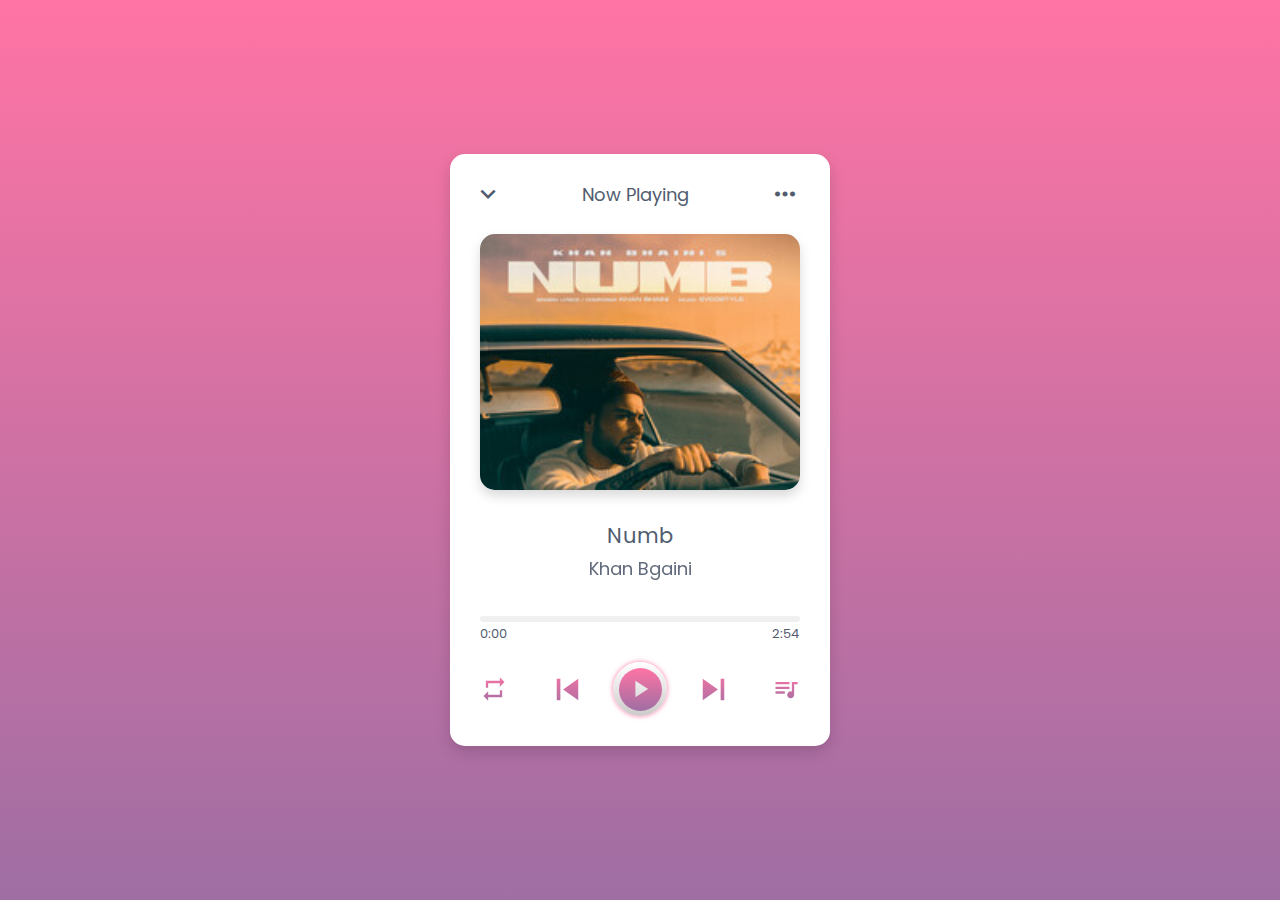
==== index.html @ 3024e954 "Initial commit" ====
<!DOCTYPE html>
<html lang="en">
<head>
  <meta charset="UTF-8">
  <meta name="viewport" content="width=device-width, initial-scale=1.0">
  <title>Gaana Musics Player</title>
  <link rel="stylesheet" href="style.css">
  <link rel="stylesheet" href="https://fonts.googleapis.com/icon?family=Material+Icons">
</head>
<body>
  <div class="wrapper">
    <div class="top-bar">
      <i class="material-icons">expand_more</i>
      <span>Now Playing</span>
      <i class="material-icons">more_horiz</i>
    </div>
    <div class="img-area">
      <img src="" alt="">
    </div>
    <div class="song-details">
      <p class="name"></p>
      <p class="artist"></p>
    </div>
    <div class="progress-area">
      <div class="progress-bar">
        <audio id="main-audio" src=""></audio>
      </div>
      <div class="song-timer">
        <span class="current-time">0:00</span>
        <span class="max-duration">0:00</span>
      </div>
    </div>
    <div class="controls">
      <i id="repeat-plist" class="material-icons" title="Playlist looped">repeat</i>
      <i id="prev" class="material-icons">skip_previous</i>
      <div class="play-pause">
        <i class="material-icons play">play_arrow</i>
      </div>
      <i id="next" class="material-icons">skip_next</i>
      <i id="more-music" class="material-icons">queue_music</i>
    </div>
    <div class="music-list">
      <div class="header">
        <div class="row">
          <i class= "list material-icons">queue_music</i>
          <span>Music list</span>
        </div>
        <i id="close" class="material-icons">close</i>
      </div>
      <ul>
        <!-- here li list are coming from js -->
      </ul>
    </div>
  </div>

  <script src="js/music-list.js"></script>
  <script src="js/script.js"></script>

</body>
</html>
---- style.css ----
@import url('https://fonts.googleapis.com/css2?family=Poppins:wght@200;300;400;500;600;700&display=swap');
*{
  margin: 0;
  padding: 0;
  box-sizing: border-box;
  font-family: "Poppins", sans-serif;
}
*::before, *::after{
  padding: 0;
  margin: 0;
}
:root{
  --pink: #ff74a4;
  --violet: #9f6ea3;
  --lightblack: #515C6F;
  --white: #ffffff;
  --darkwhite: #cecaca;
  --pinkshadow: #ffcbdd;
  --lightbshadow: rgba(0,0,0,0.15);
}
body{
  display: flex;
  align-items: center;
  justify-content: center;
  min-height: 100vh;
  background: linear-gradient(var(--pink) 0%, var(--violet) 100%);
}
.wrapper{
  width: 380px;
  padding: 25px 30px;
  overflow: hidden;
  position: relative;
  border-radius: 15px;
  background: var(--white);
  box-shadow: 0px 6px 15px var(--lightbshadow);
}
.wrapper i{
  cursor: pointer;
}
.top-bar, .progress-area .song-timer, 
.controls, .music-list .header, .music-list ul li{
  display: flex;
  align-items: center;
  justify-content: space-between;
}
.top-bar i{
  font-size: 30px;
  color: var(--lightblack);
}
.top-bar i:first-child{
  margin-left: -7px;
}
.top-bar span{
  font-size: 18px;
  margin-left: -3px;
  color: var(--lightblack);
}
.img-area{
  width: 100%;
  height: 256px;
  overflow: hidden;
  margin-top: 25px;
  border-radius: 15px;
  box-shadow: 0px 6px 12px var(--lightbshadow);
}
.img-area img{
  width: 100%;
  height: 100%;
  object-fit: cover;
}
.song-details{
  text-align: center;
  margin: 30px 0;
}
.song-details p{
  color: var(--lightblack);
}
.song-details .name{
  font-size: 21px;
}
.song-details .artist{
  font-size: 18px;
  opacity: 0.9;
  line-height: 35px;
}
.progress-area{
  height: 6px;
  width: 100%;
  border-radius: 50px;
  background: #f0f0f0;
  cursor: pointer;
}
.progress-area .progress-bar{
  height: inherit;
  width: 0%;
  position: relative;
  border-radius: inherit;
  background: linear-gradient(90deg, var(--pink) 0%, var(--violet) 100%);
}
.progress-bar::before{
  content: "";
  position: absolute;
  height: 12px;
  width: 12px;
  border-radius: 50%;
  top: 50%;
  right: -5px;
  z-index: 2;
  opacity: 0;
  pointer-events: none;
  transform: translateY(-50%);
  background: inherit;
  transition: opacity 0.2s ease;
}
.progress-area:hover .progress-bar::before{
  opacity: 1;
  pointer-events: auto;
}
.progress-area .song-timer{
  margin-top: 2px;
}
.song-timer span{
  font-size: 13px;
  color: var(--lightblack);
}
.controls{
  margin: 40px 0 5px 0;
}
.controls i{
  font-size: 28px;
  user-select: none;
  background: linear-gradient(var(--pink) 0%, var(--violet) 100%);
  background-clip: text;
  -webkit-background-clip: text;
  -webkit-text-fill-color: transparent;
}
.controls i:nth-child(2),
.controls i:nth-child(4){
  font-size: 43px;
}
.controls #prev{
  margin-right: -13px;
}
.controls #next{
  margin-left: -13px;
}
.controls .play-pause{
  height: 54px;
  width: 54px;
  display: flex;
  cursor: pointer;
  align-items: center;
  justify-content: center;
  border-radius: 50%;
  background: linear-gradient(var(--white) 0%, var(--darkwhite) 100%);
  box-shadow: 0px 0px 5px var(--pink);
}
.play-pause::before{
  position: absolute;
  content: "";
  height: 43px;
  width: 43px;
  border-radius: inherit;
  background: linear-gradient(var(--pink) 0%, var(--violet) 100%);
}
.play-pause i{
  height: 43px;
  width: 43px;
  line-height: 43px;
  text-align: center;
  background: inherit;
  background-clip: text;
  -webkit-background-clip: text;
  -webkit-text-fill-color: transparent;
  position: absolute;
}

.music-list{
  position: absolute;
  background: var(--white);
  width: 100%;
  left: 0;
  bottom: -55%;
  opacity: 0;
  pointer-events: none;
  z-index: 5;
  padding: 15px 30px;
  border-radius: 15px;
  box-shadow: 0px -5px 10px rgba(0,0,0,0.1);
  transition: all 0.15s ease-out;
}
.music-list.show{
  bottom: 0;
  opacity: 1;
  pointer-events: auto;
}
.header .row{
  display: flex;
  align-items: center;
  font-size: 19px;
  color: var(--lightblack);
}
.header .row i{
  cursor: default;
}
.header .row span{
  margin-left: 5px;
}
.header #close{
  font-size: 22px;
  color: var(--lightblack);
}
.music-list ul{
  margin: 10px 0;
  max-height: 260px;
  overflow: auto;
}
.music-list ul::-webkit-scrollbar{
  width: 0px;
}
.music-list ul li{
  list-style: none;
  display: flex;
  cursor: pointer;
  padding-bottom: 10px;
  margin-bottom: 5px;
  color: var(--lightblack);
  border-bottom: 1px solid #E5E5E5;
}
.music-list ul li:last-child{
  border-bottom: 0px;
}
.music-list ul li .row span{
  font-size: 17px;
}
.music-list ul li .row p{
  opacity: 0.9;
}
ul li .audio-duration{
  font-size: 16px;
}
ul li.playing{
  pointer-events: none;
  color: var(--violet);
}
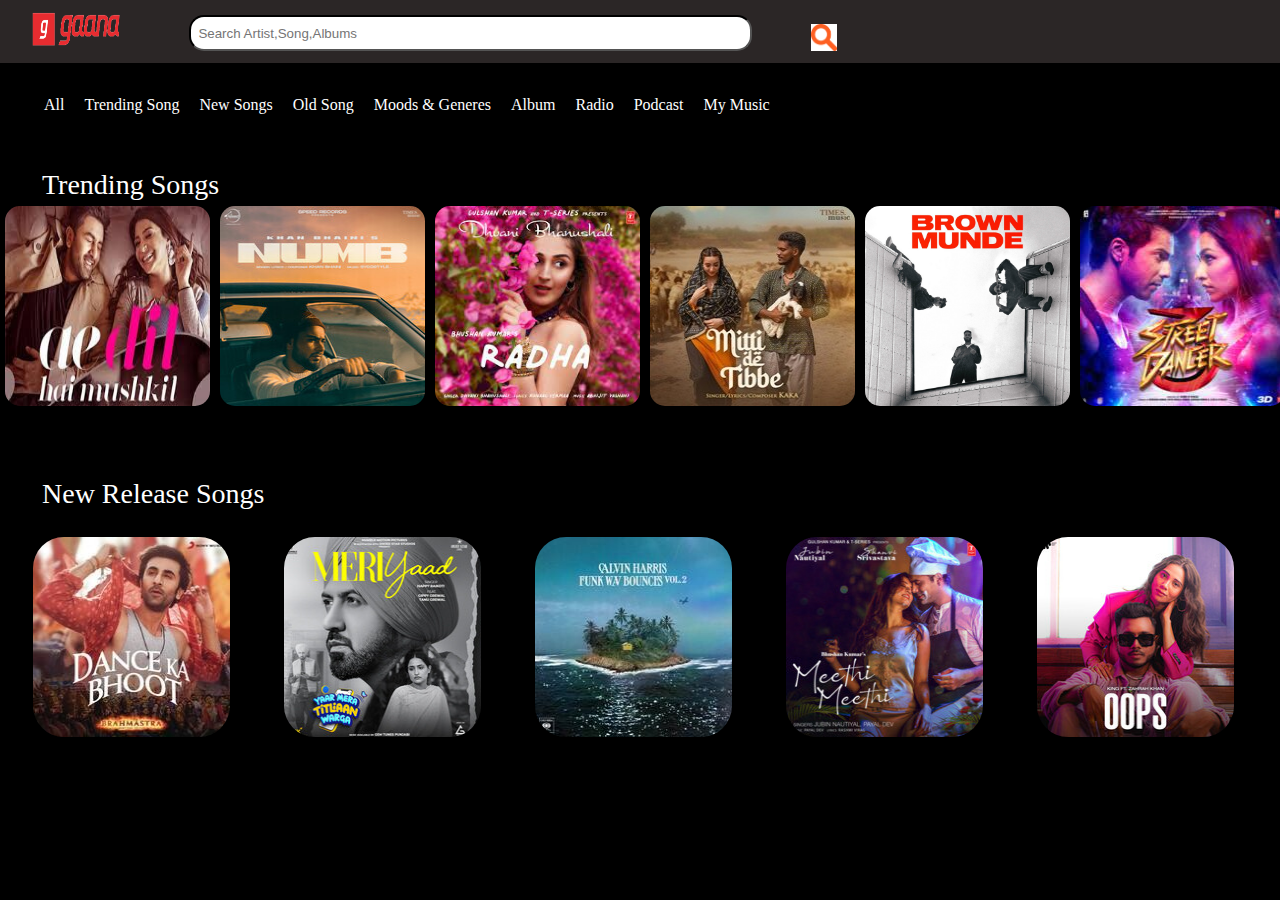
==== commit 65514573: "Rename step1.html to index.html" ====
--- a/index.html
+++ b/index.html
@@ -1,60 +1,84 @@
 <!DOCTYPE html>
 <html lang="en">
 <head>
-  <meta charset="UTF-8">
-  <meta name="viewport" content="width=device-width, initial-scale=1.0">
-  <title>Gaana Musics Player</title>
-  <link rel="stylesheet" href="style.css">
-  <link rel="stylesheet" href="https://fonts.googleapis.com/icon?family=Material+Icons">
+    <meta charset="UTF-8">
+    <meta http-equiv="X-UA-Compatible" content="IE=edge">
+    <meta name="viewport" content="width=device-width, initial-scale=1.0">
+    <title>Document</title>
+    <link rel="stylesheet" href="design.css">
 </head>
 <body>
-  <div class="wrapper">
-    <div class="top-bar">
-      <i class="material-icons">expand_more</i>
-      <span>Now Playing</span>
-      <i class="material-icons">more_horiz</i>
-    </div>
-    <div class="img-area">
-      <img src="" alt="">
-    </div>
-    <div class="song-details">
-      <p class="name"></p>
-      <p class="artist"></p>
-    </div>
-    <div class="progress-area">
-      <div class="progress-bar">
-        <audio id="main-audio" src=""></audio>
+    <header>
+        
+       <nav>
+        <a href="login/login.html">Login / SignUp</a>
+       
+       </nav>
+       <div class="l">
+        <img src="logo.png" alt="">
+       </div>
+       
+      <div class="search">
+
+        <input type="text" class="input" placeholder="  Search Artist,Song,Albums">
       </div>
-      <div class="song-timer">
-        <span class="current-time">0:00</span>
-        <span class="max-duration">0:00</span>
-      </div>
-    </div>
-    <div class="controls">
-      <i id="repeat-plist" class="material-icons" title="Playlist looped">repeat</i>
-      <i id="prev" class="material-icons">skip_previous</i>
-      <div class="play-pause">
-        <i class="material-icons play">play_arrow</i>
-      </div>
-      <i id="next" class="material-icons">skip_next</i>
-      <i id="more-music" class="material-icons">queue_music</i>
-    </div>
-    <div class="music-list">
-      <div class="header">
-        <div class="row">
-          <i class= "list material-icons">queue_music</i>
-          <span>Music list</span>
+      <div class="s">
+        <a href="" target="_self"><img src ="images.png" alt="error"></a>
+       </div>
+
+
+    </header>
+    <main>
+        <div class="v">
+            <ul>
+                <li><a href="">All</a></li>
+                <li><a href="">Trending Song</a></li>
+                <li><a href="">New Songs</a></li>
+                <li><a href="">Old Song</a></li>
+                <li><a href="">Moods & Generes</a></li>
+                <li><a href="">Album</a></li>
+                <li><a href="">Radio</a></li>
+                <li><a href="">Podcast</a></li>
+                <li><a href="">My Music</a></li>
+
+            </ul>
+            
         </div>
-        <i id="close" class="material-icons">close</i>
-      </div>
-      <ul>
-        <!-- here li list are coming from js -->
-      </ul>
-    </div>
-  </div>
 
-  <script src="js/music-list.js"></script>
-  <script src="js/script.js"></script>
-
+        
+        <div class="box">
+            <span style="--i:1"><a href="index/index.html"><img src="so.jpg"></a></span>
+            <span style="--i:2"><a href="index/index.html"><img src="qwer.jpg"></a></span>
+            <span style="--i:3"><a href="index/index.html"><img src="sc.jpg"></a></span>
+            <span style="--i:4"><a href="index/index.html"><img src="qwe.jpg"></a></span>
+            <span style="--i:5"><a href="index/index.html"><img src="sd.jpg"></a></span>
+            <span style="--i:5"><a href="index/index.html"><img src="c.jpg"></a></span>
+            <span style="--i:5"><a href="index/index.html"><img src="sa.jpg"></a></span>
+            
+          </div>
+          <div class="text">
+            <p>
+                Trending Songs
+            </p>
+          </div>
+          <div class="text1">
+            <p>
+                New Release Songs
+            </p>
+          </div>
+          <div class="box2">
+            <span style="--i:1"><a href="index/index.html"><img src="q1.jpg"></a></span>
+            <span style="--i:2"><a href="index/index.html"><img src="q2.jpg"></a></span>
+            <span style="--i:3"><a href="index/index.html"><img src="q3.jpg"></a></span>
+            <span style="--i:4"><a href="index/index.html"><img src="q4.jpg"></a></span>
+            <span style="--i:5"><a href="index/index.html"><img src="q5.jpg"></a></span>
+            <span style="--i:5"><a href="index/index.html"><img src="q6.jpg"></a></span>
+            
+            
+          </div>
+    
+    </main>
+    
+    
 </body>
 </html>
--- a/design.css
+++ b/design.css
@@ -0,0 +1,157 @@
+@import url('https://fonts.googleapis.com/css2?family=Poppins:wght@200;300;400;500;600;700&display=swap');
+body{
+    background-color: black;
+    overflow-x: hidden; 
+}
+header{
+    background-color: rgb(43, 38, 38);
+    height: 7vh;
+    
+ 
+}
+*{
+    margin: 0;
+    padding: 0;
+
+}
+nav{
+    position: relative;
+    left: 1400px;
+    top: 15px;
+    box-sizing: border-box;
+
+
+    
+}
+nav a{
+   text-decoration: none;
+   color: white;
+
+   box-sizing: border-box;
+
+   
+}
+.l img{
+    width: 7vw;
+    height: 4vh;
+    position: relative;
+    left: 31px;
+    top:-7px
+    
+
+   
+}
+.s img{
+    width: 2vw;
+    height: 3vh;
+    position: relative;
+    left: 811px;
+    top: -70px;
+}
+.search input{
+     width: 44vw;
+    height: 4vh;
+    position: relative;
+    left: 189px;
+    top:-43px;
+    border-radius: 15px;
+    border-color: black;
+    box-sizing: border-box;
+
+   
+    
+}
+.v ul{
+    
+    display: flex;
+}
+.v ul li{
+    display: flex;
+    padding: 10px;
+
+
+}
+.v ul li a{
+    text-decoration: none;
+    color: white;
+    position: relative;
+    left: 34px;
+    box-sizing: border-box;
+
+   
+
+}
+main .v{
+    position: relative;
+    top: 23px;
+}
+main .slider{
+    position: relative;
+    top: 55px;
+    left: 12px;
+   
+    
+}
+main .slider img{
+    border-radius: 23px;
+ 
+    
+}
+.box{
+    display: flex;
+}
+.box2{
+    display: flex;
+}
+
+ .box img{
+    position: relative;
+    top: 100px;
+    animation: MyDiv;
+    border-radius: 20px;
+    animation-duration: 2.5s;
+    animation-iteration-count: infinite;
+    animation-timing-function: ease;
+   
+    animation-direction: alternate-reverse;
+    width: 205px;
+    height:200px;
+    padding: 5px;
+ } 
+
+ @keyframes MyDiv {
+    0%   {left: 0px; top: 120px;}
+    100%  {left: 100px; top: 120px;}
+  }
+
+.text{
+    color: white;
+}
+.text p{
+    position: relative;
+    top: -146px;
+    left: 42px;
+    font-size: 28px;
+    
+}
+.text1{
+    color: white;
+}
+.text1 p{
+    position: relative;
+    top: 131px;
+    left: 42px;
+    font-size: 28px;
+    
+}
+.box2 img{
+    position: relative;
+    top: 131px;
+    width: 197px;
+    height: 200px;
+    padding: 27px;
+    left: 6px;
+    border-radius: 58px;
+   } 
+
+ 
